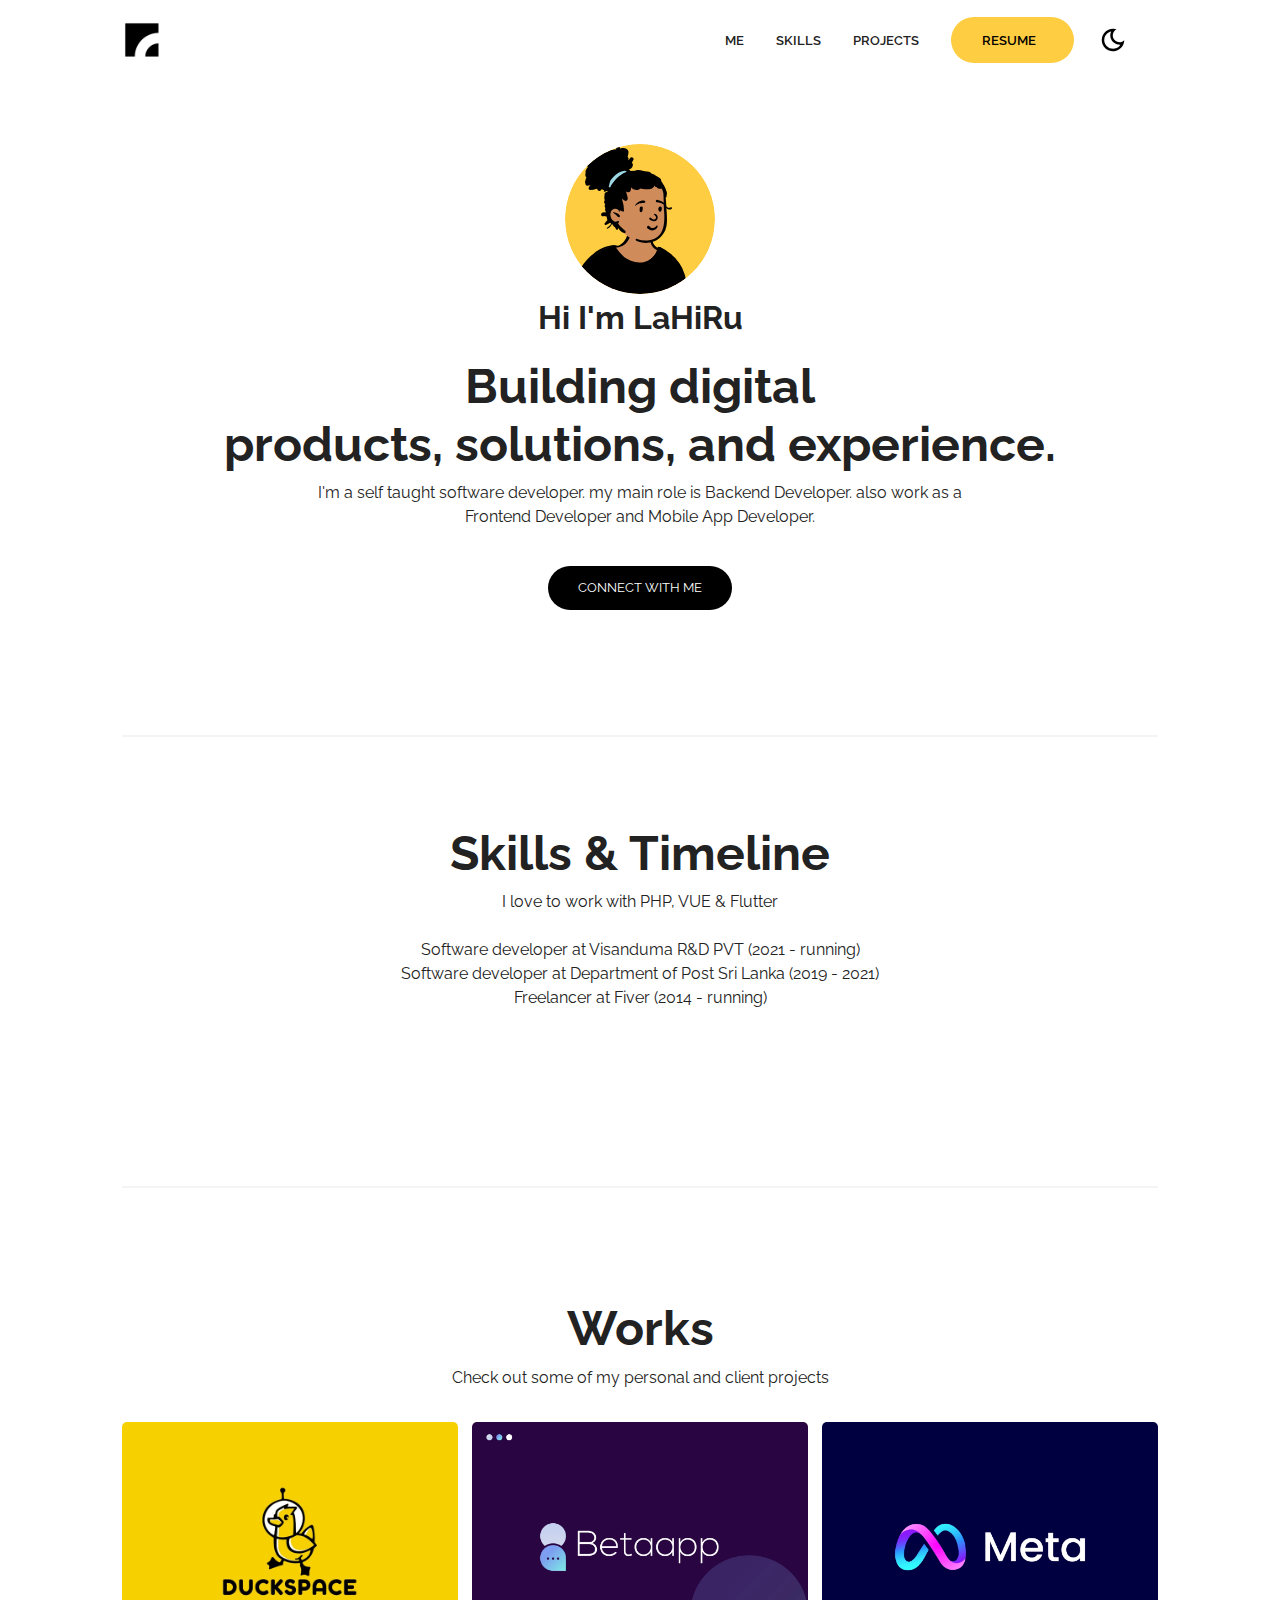
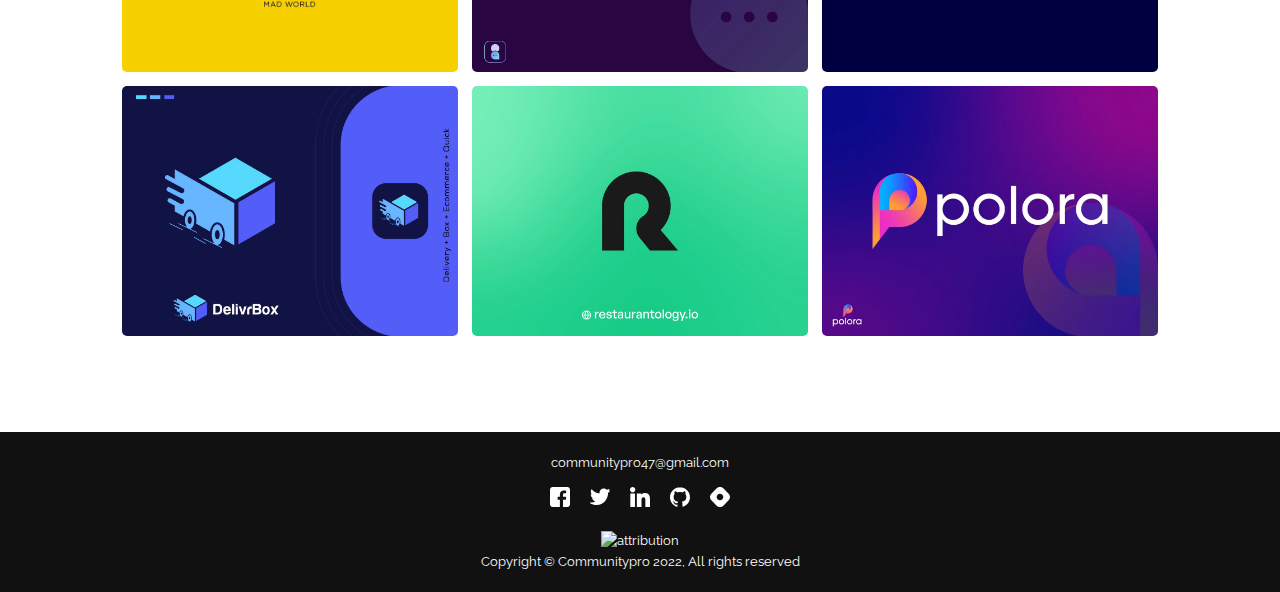
==== index.html @ 9e24c237 "first commit" ====
<!DOCTYPE html>
<html lang="en">
  <head>
    <meta charset="UTF-8" />
    <meta http-equiv="X-UA-Compatible" content="IE=edge" />
    <meta name="viewport" content="width=device-width, initial-scale=1.0" />
    <!-- Primary Meta Tags -->
<title>Portfolio Template - Open source</title>
<meta name="title" content="Portfolio Template - Open source">
<meta name="description" content="Build or customize your portfolio website using this super easy template. Free to use if you are a member of the community or a contributor to this project">

<!-- Open Graph / Facebook -->
<meta property="og:type" content="website">
<meta property="og:url" content="https://github.com/CommunityPro/portfolio-html">
<meta property="og:title" content="Portfolio Template - Open source">
<meta property="og:description" content="Build or customize your portfolio website using this super easy template. Free to use if you are a member of the community or a contributor to this project">
<meta property="og:image" content="https://user-images.githubusercontent.com/62628408/150613011-b78a7f5a-0af1-4312-aab0-0022e7258693.png">

<!-- Twitter -->
<meta property="twitter:card" content="summary_large_image">
<meta property="twitter:url" content="https://github.com/CommunityPro/portfolio-html">
<meta property="twitter:title" content="Portfolio Template - Open source">
<meta property="twitter:description" content="Build or customize your portfolio website using this super easy template. Free to use if you are a member of the community or a contributor to this project">
<meta property="twitter:image" content="https://user-images.githubusercontent.com/62628408/150613011-b78a7f5a-0af1-4312-aab0-0022e7258693.png">

    <!-- Link -->
    <link
      rel="apple-touch-icon"
      sizes="180x180"
      href="assets/favicon/apple-touch-icon.png"
    />
    <link
      rel="icon"
      type="image/png"
      sizes="16x16"
      href="/assets/favicon/favicon-16x16.png"
    />
    <link
      rel="icon"
      type="image/png"
      sizes="32x32"
      href="assets/favicon/favicon-32x32.png"
    />
    <link
      rel="icon"
      type="image/png"
      sizes="192x192"
      href="assets/favicon/android-chrome-192x192.png"
    />
    <link
      rel="icon"
      type="image/png"
      sizes="512x512"
      href="assets/favicon/android-chrome-512x512.png"
    />
    <link rel="icon" type="image/x-icon" href="assets/favicon/favicon.ico" />
    <link rel="manifest" href="assets/favicon/site.webmanifest" />
    <link rel="stylesheet" href="https://use.fontawesome.com/releases/v5.15.4/css/all.css" integrity="sha384-DyZ88mC6Up2uqS4h/KRgHuoeGwBcD4Ng9SiP4dIRy0EXTlnuz47vAwmeGwVChigm" crossorigin="anonymous">
    <link rel="stylesheet" href="css/style.css" />
    <link rel="stylesheet" href="css/utilities.css" />
  </head>
  <body>
    <header id="hero">
      <!-- Navbar -->
      <nav class="navbar">
        <div class="container">
          <!-- Logo -->
          <h1 id="logo">
            <a href="https://github.com/CommunityPro/portfolio-html"><img src="./assets/logo.png" alt="Your Logo" /></a>
          </h1>
          <!-- Navbar links -->
          <ul class="nav-menu">
            <li><a class="nav-link" href="#me">ME</a></li>
            <li><a class="nav-link" href="#skills">SKILLS</a></li>
            <li><a class="nav-link" href="#projects">PROJECTS</a></li>

            <li>
              <a class="nav-link btn btn-primary" href="https://github.com/CommunityPro/portfolio-html"
                >RESUME <i class="fas fa-arrow-right"></i
              ></a>
            </li>

            <!-- Toggle switch -->
            <div class="theme-switch">
              <input type="checkbox" id="switch" />
              <label class="toggle-icons" for="switch">
                 <img class="moon" src="assets/moon.svg" />
                 <img class="sun" src="assets/sun.svg" />
              </label>
            </div>
            <!-- Hamburger menu -->
          </ul>
          <div class="hamburger">
            <span class="bar"></span>
            <span class="bar"></span>
            <span class="bar"></span>
          </div>
        </div>
      </nav>

      <section id="me" class="header-container">
        <img class="profile-image" src="./assets/profile-image.svg" alt="" />
        <h1>Hi I'm LaHiRu</h1>

        <div class="content-text">
          <h2>Building digital</h2>
          <h2>products, solutions, and experience.</h2>
          
          <p>
            I'm a self taught software developer. my main role is Backend Developer. also work as a Frontend Developer and Mobile App Developer.
          </p>
         </div>
         <a href="https://github.com/CommunityPro/portfolio-html" class="btn btn-secondary">Connect With Me</a>
      </section>
   </header>
   
   <section id ="skills" class="project-container container">
      <div class="division"></div>
     <div class="content-text">
        <h2>Skills & Timeline</h2>
        <p>I love to work with PHP, VUE & Flutter</p>
        <p></p>
        <ul>
           <li>Software developer at Visanduma R&D PVT (2021 - running) </li>
           <li>Software developer at Department of Post Sri Lanka (2019 - 2021)</li>
           <li>Freelancer at <a href="https://www.fiverr.com/users/lahirulhr">Fiver</a> (2014 - running)</li>
        </ul>
     </div>
     </section>
   
   <!-- Projects -->
   <section id ="projects" class="project-container container">
      <div class="division"></div>
     <div class="content-text">
        <h2>Works</h2>
        <p>Check out some of my personal and client projects</p>
     </div>

     <article class="project">
        <!-- Project 1 -->
        <div href="" class="card">
           <div class="project-info">
              <div class="project-bio">
                 <h3>Project One</h3>
                 <p>React, Redux, SASS</p>
              </div>

              <div class="project-link">
                 <a href="#"><i class="fab fa-github"></i></a>
                 <a href="#"><i class="fas fa-globe"></i></a>
              </div>
           </div>
        </div>

        <!-- Project 2 -->
        <div href="" class="card">
           <div class="project-info">
              <div class="project-bio">
                 <h3>Project Two</h3>
                 <p>React, Redux, SASS</p>
              </div>

              <div class="project-link">
                 <a href="#"><i class="fab fa-github"></i></a>
                 <a href="#"><i class="fas fa-globe"></i></a>
              </div>
           </div>
        </div>

        <!-- Porject 3 -->
        <div href="" class="card">
           <div class="project-info">
              <div class="project-bio">
                 <h3>Project Three</h3>
                 <p>React, Redux, SASS</p>
              </div>

              <div class="project-link">
                 <a href="#"><i class="fab fa-github"></i></a>
                 <a href="#"><i class="fas fa-globe"></i></a>
              </div>
           </div>
        </div>

        <!-- Project 4 -->
        <div href="" class="card">
           <div class="project-info">
              <div class="project-bio">
                 <h3>Project Four</h3>
                 <p>React, Redux, SASS</p>
              </div>

              <div class="project-link">
                 <a href="#"><i class="fab fa-github"></i></a>
                 <a href="#"><i class="fas fa-globe"></i></a>
              </div>
           </div>
        </div>

        <!-- Project 5 -->
        <div href="" class="card">
           <div class="project-info">
              <div class="project-bio">
                 <h3>Project Five</h3>
                 <p>React, Redux, SASS</p>
              </div>

              <div class="project-link">
                 <a href="#"><i class="fab fa-github"></i></a>
                 <a href="#"><i class="fas fa-globe"></i></a>
              </div>
           </div>
         </div>

        <!-- Project 6 -->
        <div href="" class="card">
           <div class="project-info">
             <div class="project-bio">
                 <h3>Project Six</h3>
                 <p>React, Redux, SASS</p>
              </div>

              <div class="project-link">
                 <a href="#"><i class="fab fa-github"></i></a>
                 <a href="#"><i class="fas fa-globe"></i></a>
              </div>
           </div>
         </div>
     </article>

     <!-- <a href="#" class="btn btn-secondary">See More <i class="fas fa-arrow-right"></i></a> -->
   </section>

   <footer id="footer">
      <div class="container">
         <a href="mailto:communitypro47@gmail.com">communitypro47@gmail.com</a>
         <!-- Social links -->
         <div class="social">
            <a href="#"><img src="./assets/facebook-icon.svg" alt="Facebook"></a>
            <a href="#"><img src="./assets/twitter-icon.svg" alt="Twitter"></a>
            <a href="#"><img src="./assets/linkedin-icon.svg" alt="Linkedin"></a>
            <a href="#"><img src="./assets/github-icon.svg" alt="GitHub"></a>
            <a href="#"><img src="./assets/hashnode-icon.svg" alt="Hashnode"></a>
         </div>
         <!-- Attribution -->
         <div class="attribution">
            <a
              href="https://github.com/CommunityPro/portfolio-html"
              target="_blank"
              rel="noopener noreferrer"
            >
              <img
                src="https://user-images.githubusercontent.com/62628408/157202263-9174da24-b19a-4017-9b7c-a1d26ae8f014.svg"
                alt="attribution"
                width="150px"
              />
            </a>
          </div>
         <p>Copyright &copy; Communitypro 2022, All rights reserved</p>
      </div>
   </footer>
    <script src="js/script.js"></script>
  </body>
</html>
---- css/style.css ----
/* This is the required project styling. Will contain essential CSS styles like:
   * Flex property
   * Grid layout
   * Cards and sections
*/

@import url(https://fonts.googleapis.com/css?family=Raleway:100,200,300,regular,500,600,700,800,900,100italic,200italic,300italic,italic,500italic,600italic,700italic,800italic,900italic);

/* variables */
:root {
  /* Colors */
  --primary-color: #ffcd42;
  --secondary-color: #ffd35c;
  --bg-primary: #ffffff;
  --text-color: #222222;
  --text-color-two: #ffffff;
  --bg-secondary: #000000;
  --card-background: #f4f4f4;
  --bg-secondary-two: #111111;

  --shadow: 0 10px 40px rgba(0, 0, 0, 0.2);

  /* Font Weight */
  --weight-small: 400;
  --weight-semibold: 600;
  --weight-bold: 800;

  /* Max width */
  --width-small: 600px;
  --width-medium: 1100px;
  --width-large: 1300px;
}

[data-theme="dark"] {
  --primary-color: #ffcd42;
  --secondary-color: #ffd35c;
  --bg-primary: #000000;
  --text-color: #ffffff;
  --text-color-two: #222222;
  --bg-secondary: #ffffff;
  --card-background: #111111;
  --bg-secondary-two: #f4f4f4;
  --shadow: 0 2px 10px rgba(95, 95, 95, 0.2);
}

html {
  font-size: 100%;
  scroll-behavior: smooth;
}

/* Reset default styling */
* {
  margin: 0;
  padding: 0;
  box-sizing: border-box;
}

ul {
  list-style: none;
}

a {
  text-decoration: none;
  color: var(--text-color);
}

/* Main styling */
body {
  background: var(--bg-primary);
  color: var(--text-color);
  font-family: "Raleway", sans-serif;
  line-height: 1.5;
}

/* Navbar */
.navbar {
  position: fixed;
  top: 0;
  left: 0;
  right: 0;
  z-index: 20;
  background: var(--bg-primary);
}

.navbar .container {
  display: flex;
  align-items: center;
  justify-content: space-between;
  z-index: 20;
  height: 80px;
  width: 100%;
}

.navbar .nav-menu {
  display: flex;
  align-items: center;
  background: var(--bg-primary);
}

.navbar .nav-link {
  margin: 0 1rem;
  font-size: 0.8rem;
  font-weight: var(--weight-semibold);
}

.navbar #logo img {
  display: block;
  width: 40px;
}

.navbar .btn {
  margin-right: 1.5rem;
}

.fas.fa-arrow-right {
  margin-left: 0.5rem;
  font-size: 0.9rem;
}

/* hamburger */
.hamburger {
  margin-bottom: 0.1rem;
  display: none;
}

.bar {
  display: block;
  width: 23px;
  height: 3px;
  margin: 4px auto;
  transition: all 0.3s ease-in-out;
  border-radius: 30px;
  background-color: var(--bg-secondary);
}

/* Hero section */
#hero {
  display: flex;
  flex-direction: column;
  height: 100%;
}

.profile-image {
  width: 150px;
  border-radius: 50%;
  animation: bounce 1s infinite alternate;
  
}

@keyframes bounce {
    from {
      transform: translateY(0px);
    }

    to {
      transform: translateY(-10px);
    }
}


.division {
  width: 100%;
  height: 2px;
  background-color: var(--card-background);
  margin: 5.5rem 0;
}
/* Projects */
#projects {
  display: flex;
  flex-direction: column;
  margin: 2rem auto 5rem;
}

#projects .btn {
  align-self: center;
  margin: 2rem 0;
}

.project {
  display: grid;
  grid-template-columns: repeat(3, 1fr);
  grid-auto-rows: minmax(250px, auto);
  grid-gap: 0.9rem;
}

.card .project-bio p {
  font-size: 0.83rem;
}

.card .project-bio h3 {
  font-size: 0.9rem;
}

.project-info {
  display: flex;
  justify-content: space-between;
  opacity: 0;
  position: relative;
  transition: 0.5s ease-in-out;
}

.project-bio {
  display: flex;
  flex-direction: column;
  justify-content: flex-end;
  position: relative;
  top: 160px;
  left: 10px;
}

/* Footer */
#footer {
  background: #111111;
}

#footer .container {
  display: flex;
  flex-direction: column;
  align-items: center;
  justify-content: center;
  color: #ffffff;
  min-height: 160px;
  text-align: center;
}

#footer a {
  font-size: 0.8rem;
  color: #fff;
}

#footer a:hover {
  opacity: 0.6;
}

#footer .social {
  margin: 0.9rem 0;
}

#footer .social img {
  width: 20px;
  height: 20px;
}

#footer .social a {
  margin: 0 0.5rem;
}

#footer p {
  font-size: 0.8rem;
}

/* Responsiveness */

@media (max-width: 1000px) {
  .project {
    display: grid;
    grid-template-columns: repeat(2, 1fr);
  }
}

@media (max-width: 768px) {
}

@media (max-width: 670px) {
  .navbar .nav-menu {
    position: fixed;
    right: -100vw;
    top: 4.5rem;
    flex-direction: column;
    width: calc(80% - 10px);
    transition: 0.3s;
    box-shadow: var(--shadow);
    padding: 2rem;
    border-radius: 5px;
    align-items: flex-start;
  }

  .navbar .btn {
    margin: 0;
    margin-top: 1rem;
  }

  .nav-menu.active {
    right: 20px;
  }

  .nav-menu .nav-link {
    font-size: 0.9rem;
    margin: 0 0.2rem;
  }

  .nav-menu li {
    margin-bottom: 0.5rem;
    width: 100%;
  }

  .nav-menu .btn {
    width: 100%;
    text-align: center;
    margin-top: 0.5rem;
  }

  .hamburger {
    display: block;
    cursor: pointer;
    padding: 0.2rem 0.4rem;
  }

  .hamburger.active {
    border: 1px dotted gray;
  }

  .hamburger.active .bar:nth-child(2) {
    opacity: 0;
  }

  .hamburger.active .bar:nth-child(1) {
    transform: translateY(6px) rotate(45deg);
  }

  .hamburger.active .bar:nth-child(3) {
    transform: translateY(-8px) rotate(-45deg);
  }
}

@media (max-width: 600px) {
  .project {
    display: grid;
    grid-template-columns: 1fr;
  }
}
---- css/utilities.css ----
/* ?This is where reusable styling of this template will be. 
   !Will contain things like:
   * Button styling
   * Background color styling
   * padding and margin
*/

.container {
  max-width: var(--width-medium);
  margin: 0 auto;
  padding: 1rem 2rem;
}

h1::selection,
h2::selection {
  color: #111;
  background: var(--primary-color);
}

/* Buttons */
.btn {
  display: inline-block;
  padding: 0.75rem 1.9rem;
  border-radius: 30px;
  text-transform: uppercase;
  font-size: 0.82rem;
  transition: 0.3s;
}

.btn-primary {
  background: var(--primary-color);
  color: #000000;
}

.btn-secondary {
  margin: 5px 0;
  background-color: var(--bg-secondary);
  color: var(--bg-primary);
}

/* add hover to resume button */
.btn-primary:hover {
  background: var(--secondary-color);
}

/* Dark mode toggle */
#switch {
  display: none;
}

.toggle-icons {
  display: flex;
  justify-content: space-between;
  align-items: center;
  cursor: pointer;
}

.toggle-icons > img {
  transition: 0.6s cubic-bezier(0.23, 1, 0.32, 1);
  width: 30px;
}

.moon {
  transform: rotate(10deg);
}

#switch:checked + .toggle-icons .moon {
  transform: rotate(250deg);
}

#switch:checked + .toggle-icons .sun {
  transform: rotate(100deg);
}

/* Header Container */
.header-container {
  display: flex;
  flex-direction: column;
  align-items: center;
  justify-content: center;
  margin-top: 8rem;
  padding: 1rem;
}

.header-container > div {
  margin-top: 1rem;
}

.content-text {
  text-align: center;
  margin: 1.5rem 0;
}

.content-text h2 {
  font-size: 3rem;
  line-height: 1.2;
  transition: 0.2s ease-in-out;
}

.content-text p {
  padding: 0.5rem;
  margin: 0 auto;
  max-width: 700px;
}

/* Project cards */
.card {
  padding: 1rem;
  background: var(--card-background);
  color: #ffffff;
  border-radius: 5px;
  transition: 0.4s ease-in-out;
  cursor: pointer;
}

.card a {
  color: #ffffff;
  transition: 0.25s ease-in-out;
  font-size: 1.1rem;
  margin-right: 0.3rem;
}

.card a:hover {
  color: var(--primary-color);
}

.card:hover {
  box-shadow: inset 0 100px 1000px 10px rgba(0, 0, 0, 0.8);
}

.card:hover .project-info {
  opacity: 1;
}

/* Project Images */

/* project 1 */
.card:nth-child(1) {
  background: url(../assets/project/project-one.png) center center/cover;
}

/* Project 2 */
.card:nth-child(2) {
  background: url(../assets/project/project-two.png) center center/cover;
}

/* Project 3 */
.card:nth-child(3) {
  background: url(../assets/project/project-three.png) center center/cover;
}

/* Project 4 */
.card:nth-child(4) {
  background: url(../assets/project/project-four.png) center center/cover;
}

/* Project 5 */
.card:nth-child(5) {
  background: url(../assets/project/project-five.png) center center/cover;
}

/* Project 6 */
.card:nth-child(6) {
  background: url(../assets/project/project-six.png) center center/cover;
}

/* Media Queries */
@media (max-width: 768px) {
  .header-container {
    margin-top: 7rem;
  }

  .content-text h2 {
    font-size: 2.5rem;
  }
}
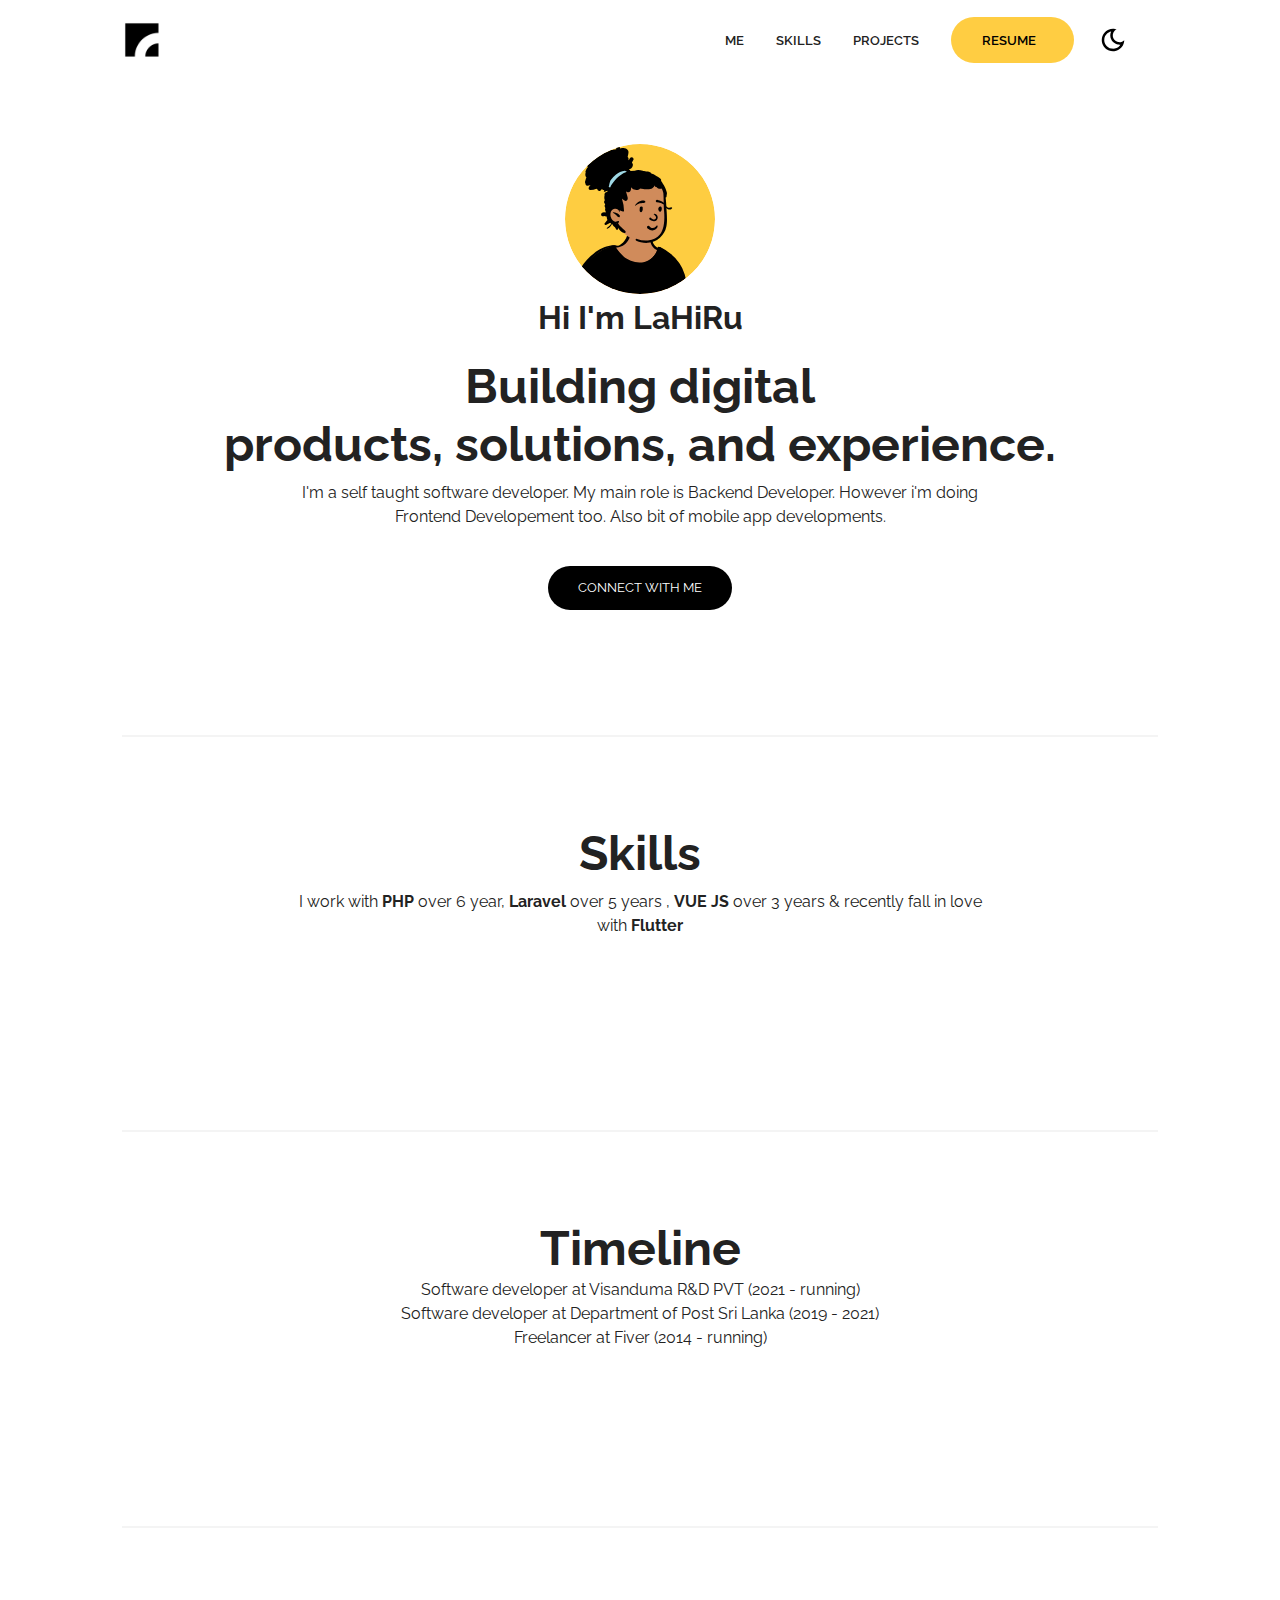
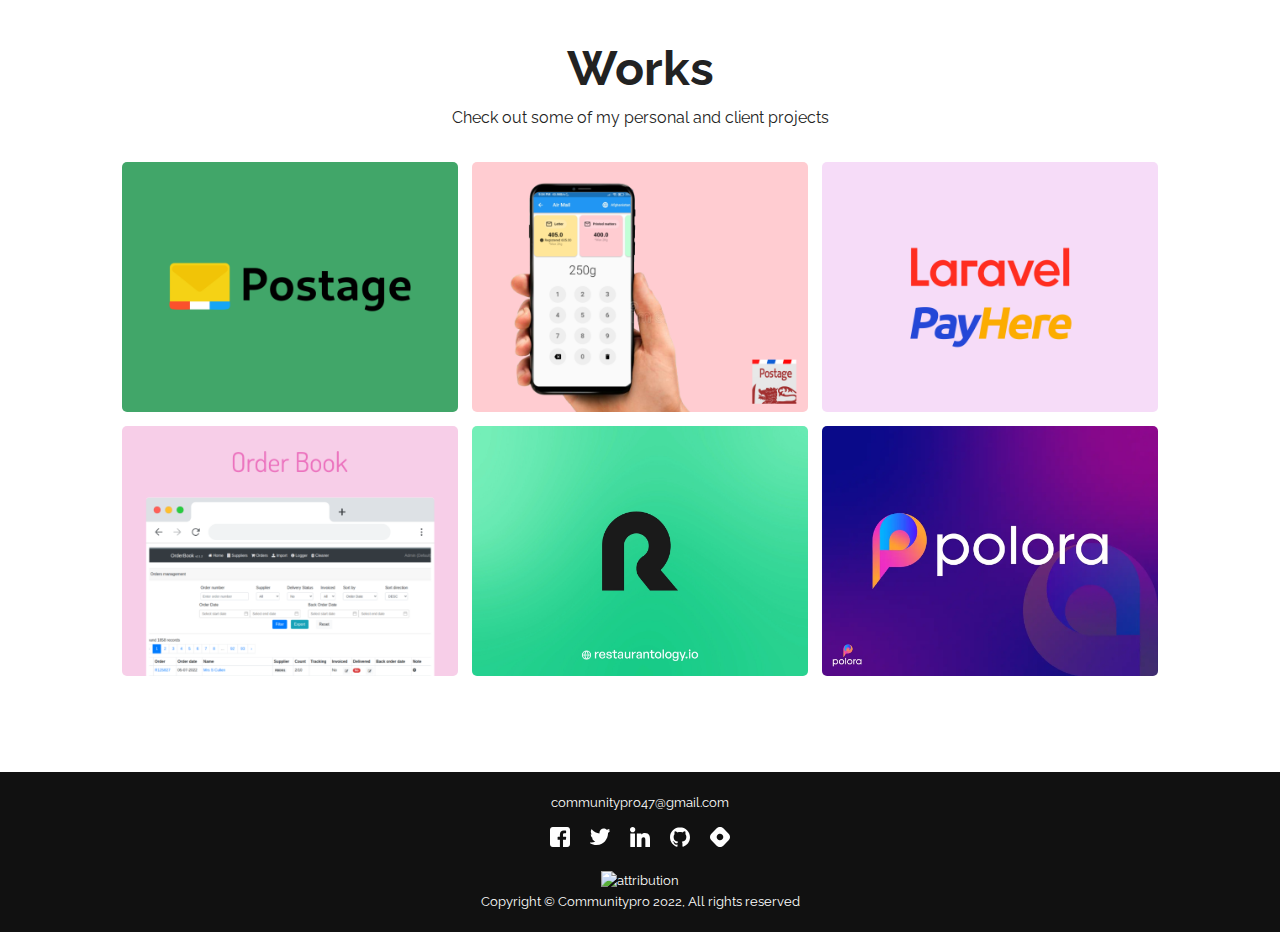
==== commit 394546b6: "projects updates" ====
--- a/index.html
+++ b/index.html
@@ -107,7 +107,7 @@
           <h2>products, solutions, and experience.</h2>
           
           <p>
-            I'm a self taught software developer. my main role is Backend Developer. also work as a Frontend Developer and Mobile App Developer.
+            I'm a self taught software developer. My main role is Backend Developer. However i'm doing Frontend Developement too. Also bit of mobile app developments.
           </p>
          </div>
          <a href="https://github.com/CommunityPro/portfolio-html" class="btn btn-secondary">Connect With Me</a>
@@ -117,9 +117,23 @@
    <section id ="skills" class="project-container container">
       <div class="division"></div>
      <div class="content-text">
-        <h2>Skills & Timeline</h2>
-        <p>I love to work with PHP, VUE & Flutter</p>
-        <p></p>
+        <h2>Skills</h2>
+        <p>I work with <b>PHP</b> over 6 year, <b>Laravel</b> over 5 years , <b>VUE JS</b>  over 3 years & recently fall in love with <b>Flutter</b> </p>
+        <p>
+            <img height="60px" src="https://i.php.watch/assets/dist/6269160701/svg/logo.svg" alt="">
+            <img height="60px" src="https://cdn1.iconfinder.com/data/icons/logos-and-brands-3/512/194_Laravel_logo_logos-512.png" alt="">
+            <img height="60px" src="https://encrypted-tbn0.gstatic.com/images?q=tbn:ANd9GcT_zXbfnKWyMq848PJd-tDy1YSYc-pU-lXSYnvzw1Ty9L1PlEHB9SrWjKYu0xq8UFndrYw&usqp=CAU" alt="">
+            <img height="60px" src="https://img.icons8.com/windows/512/flutter.png" alt="">
+         </p>
+      
+     </div>
+     </section>
+
+     <section id ="timeline" class="project-container container">
+      <div class="division"></div>
+     <div class="content-text">
+        <h2>Timeline</h2>
+      
         <ul>
            <li>Software developer at Visanduma R&D PVT (2021 - running) </li>
            <li>Software developer at Department of Post Sri Lanka (2019 - 2021)</li>
@@ -141,13 +155,13 @@
         <div href="" class="card">
            <div class="project-info">
               <div class="project-bio">
-                 <h3>Project One</h3>
-                 <p>React, Redux, SASS</p>
-              </div>
-
-              <div class="project-link">
-                 <a href="#"><i class="fab fa-github"></i></a>
-                 <a href="#"><i class="fas fa-globe"></i></a>
+                 <h3>Postage.lk</h3>
+                 <p>Postage calculater & related tools made for SL POST shipping services</p>
+              </div>
+
+              <div class="project-link">
+                 <!-- <a href="#"><i class="fab fa-github"></i></a> -->
+                 <a href="https://www.postage.lk"><i class="fas fa-globe"></i></a>
               </div>
            </div>
         </div>
@@ -156,13 +170,13 @@
         <div href="" class="card">
            <div class="project-info">
               <div class="project-bio">
-                 <h3>Project Two</h3>
-                 <p>React, Redux, SASS</p>
-              </div>
-
-              <div class="project-link">
-                 <a href="#"><i class="fab fa-github"></i></a>
-                 <a href="#"><i class="fas fa-globe"></i></a>
+                 <h3>Postage Mobile App</h3>
+                 <p>The smart all in one postage calculator for SL POST shipping services</p>
+              </div>
+
+              <div class="project-link">
+                 <!-- <a href="#"><i class="fab fa-github"></i></a> -->
+                 <a href="https://play.google.com/store/apps/details?id=com.cmali.lahiru.slpostageb&hl=en&gl=US"><i class="fas fa-globe"></i></a>
               </div>
            </div>
         </div>
@@ -171,13 +185,13 @@
         <div href="" class="card">
            <div class="project-info">
               <div class="project-bio">
-                 <h3>Project Three</h3>
-                 <p>React, Redux, SASS</p>
-              </div>
-
-              <div class="project-link">
-                 <a href="#"><i class="fab fa-github"></i></a>
-                 <a href="#"><i class="fas fa-globe"></i></a>
+                 <h3>Laravel - Payhere</h3>
+                 <p>Simple package that help to intergrade PAYHERE payment gateway</p>
+              </div>
+
+              <div class="project-link">
+                 <a href="https://github.com/Visanduma/laravel-payhere"><i class="fab fa-github"></i></a>
+                 <a href="https://medium.com/@lahirulhr/payhere-laravel-integration-c8a28cd0ac5f"><i class="fas fa-globe"></i></a>
               </div>
            </div>
         </div>
@@ -186,13 +200,13 @@
         <div href="" class="card">
            <div class="project-info">
               <div class="project-bio">
-                 <h3>Project Four</h3>
-                 <p>React, Redux, SASS</p>
-              </div>
-
-              <div class="project-link">
-                 <a href="#"><i class="fab fa-github"></i></a>
-                 <a href="#"><i class="fas fa-globe"></i></a>
+                 <h3>Order Book</h3>
+                 <p>Client project - Catering service managment tool</p>
+              </div>
+
+              <div class="project-link">
+                 <!-- <a href="#"><i class="fab fa-github"></i></a> -->
+                 <a href="https://caterspeed.co.uk/"><i class="fas fa-globe"></i></a>
               </div>
            </div>
         </div>
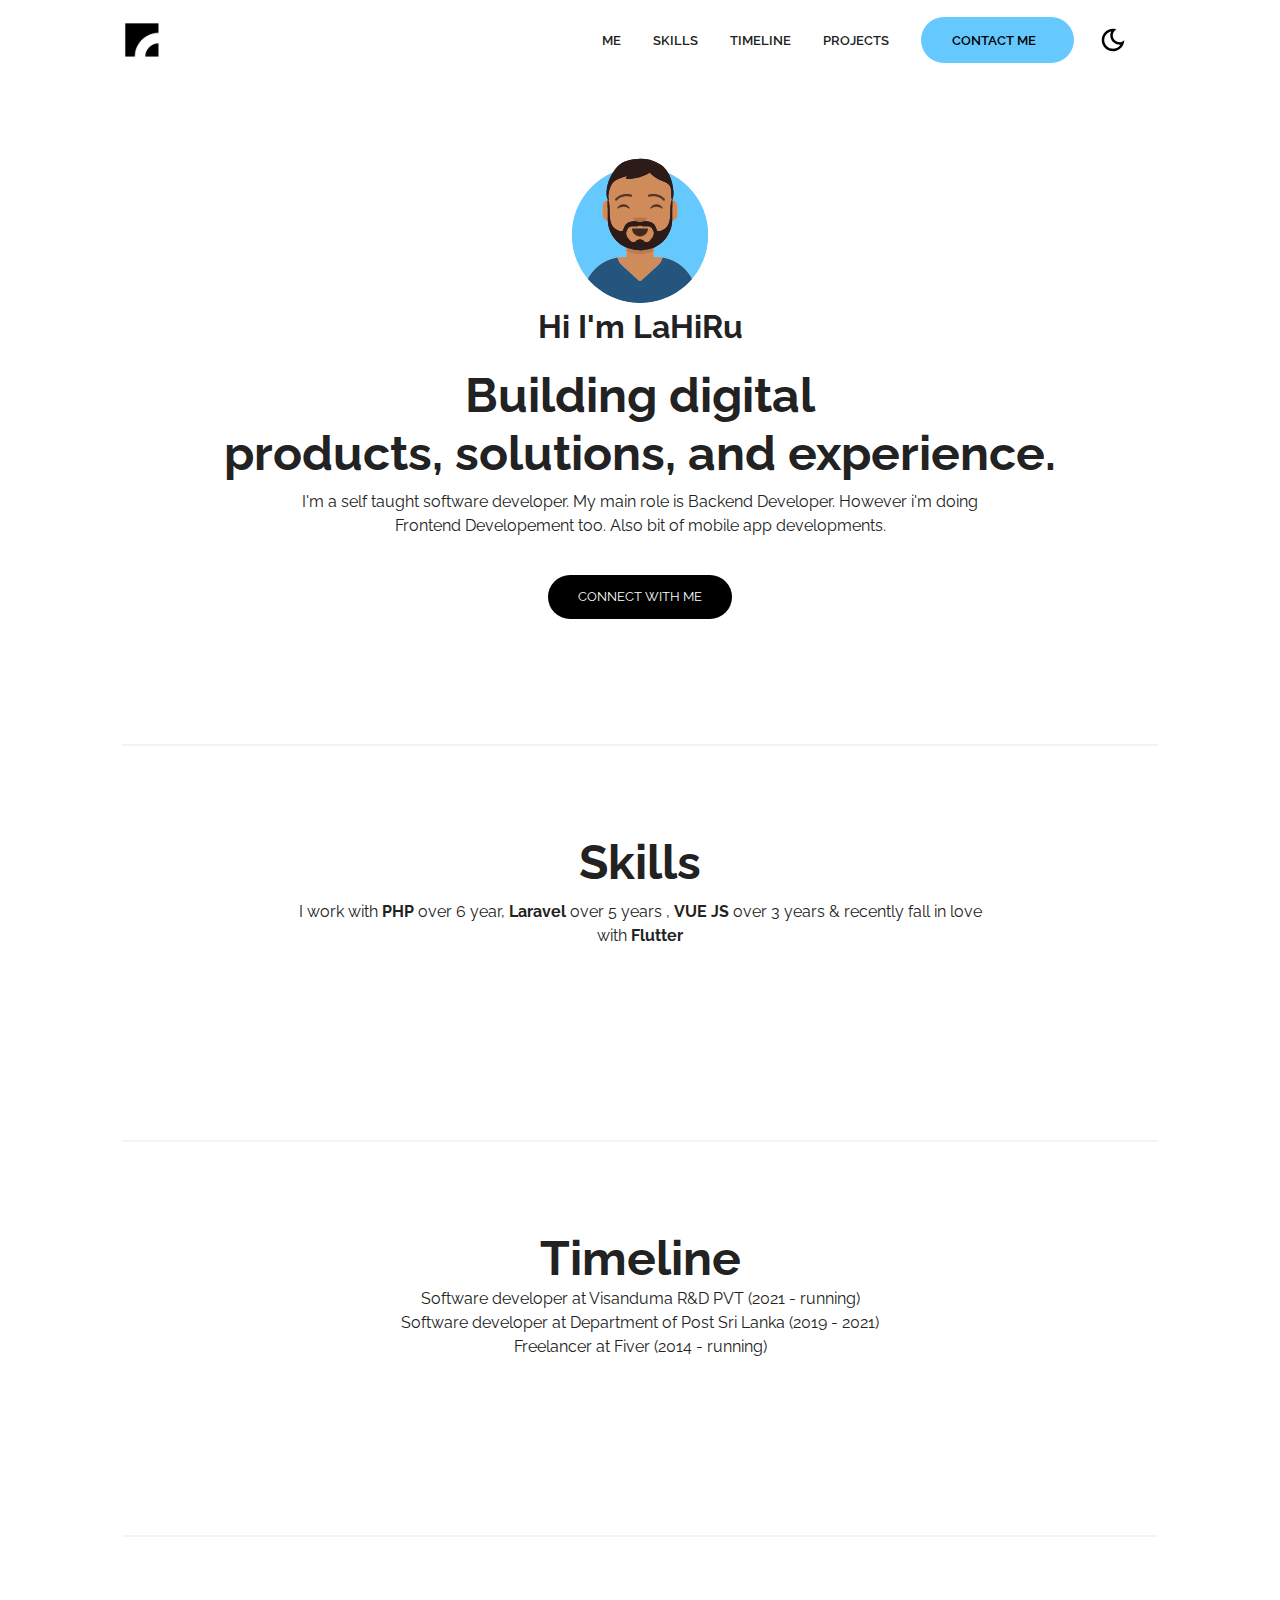
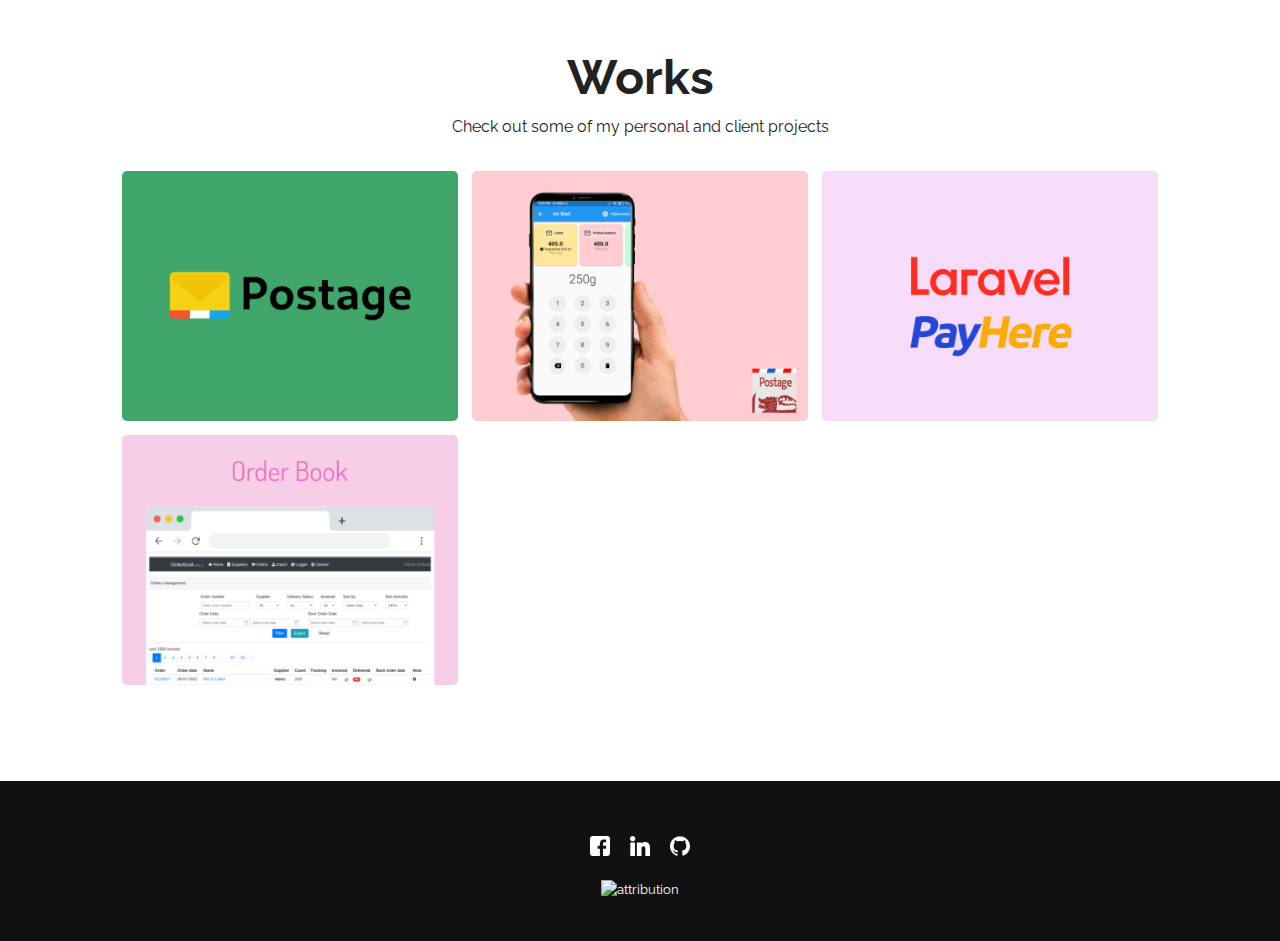
==== commit d909beb7: "content updates" ====
--- a/index.html
+++ b/index.html
@@ -72,11 +72,12 @@
           <ul class="nav-menu">
             <li><a class="nav-link" href="#me">ME</a></li>
             <li><a class="nav-link" href="#skills">SKILLS</a></li>
+            <li><a class="nav-link" href="#timeline">TIMELINE</a></li>
             <li><a class="nav-link" href="#projects">PROJECTS</a></li>
 
             <li>
-              <a class="nav-link btn btn-primary" href="https://github.com/CommunityPro/portfolio-html"
-                >RESUME <i class="fas fa-arrow-right"></i
+              <a class="nav-link btn btn-primary" href="mailto:lahirulhr@gmail.com"
+                >Contact Me <i class="fas fa-arrow-right"></i
               ></a>
             </li>
 
@@ -110,7 +111,7 @@
             I'm a self taught software developer. My main role is Backend Developer. However i'm doing Frontend Developement too. Also bit of mobile app developments.
           </p>
          </div>
-         <a href="https://github.com/CommunityPro/portfolio-html" class="btn btn-secondary">Connect With Me</a>
+         <a href="mailto:lahirulhr@gmail.com" class="btn btn-secondary">Connect With Me</a>
       </section>
    </header>
    
@@ -211,35 +212,7 @@
            </div>
         </div>
 
-        <!-- Project 5 -->
-        <div href="" class="card">
-           <div class="project-info">
-              <div class="project-bio">
-                 <h3>Project Five</h3>
-                 <p>React, Redux, SASS</p>
-              </div>
-
-              <div class="project-link">
-                 <a href="#"><i class="fab fa-github"></i></a>
-                 <a href="#"><i class="fas fa-globe"></i></a>
-              </div>
-           </div>
-         </div>
-
-        <!-- Project 6 -->
-        <div href="" class="card">
-           <div class="project-info">
-             <div class="project-bio">
-                 <h3>Project Six</h3>
-                 <p>React, Redux, SASS</p>
-              </div>
-
-              <div class="project-link">
-                 <a href="#"><i class="fab fa-github"></i></a>
-                 <a href="#"><i class="fas fa-globe"></i></a>
-              </div>
-           </div>
-         </div>
+        
      </article>
 
      <!-- <a href="#" class="btn btn-secondary">See More <i class="fas fa-arrow-right"></i></a> -->
@@ -247,14 +220,14 @@
 
    <footer id="footer">
       <div class="container">
-         <a href="mailto:communitypro47@gmail.com">communitypro47@gmail.com</a>
+       
          <!-- Social links -->
          <div class="social">
-            <a href="#"><img src="./assets/facebook-icon.svg" alt="Facebook"></a>
-            <a href="#"><img src="./assets/twitter-icon.svg" alt="Twitter"></a>
-            <a href="#"><img src="./assets/linkedin-icon.svg" alt="Linkedin"></a>
-            <a href="#"><img src="./assets/github-icon.svg" alt="GitHub"></a>
-            <a href="#"><img src="./assets/hashnode-icon.svg" alt="Hashnode"></a>
+            <a href="https://www.facebook.com/lahirulhr"><img src="./assets/facebook-icon.svg" alt="Facebook"></a>
+            <!-- <a href="#"><img src="./assets/twitter-icon.svg" alt="Twitter"></a> -->
+            <a href="https://www.linkedin.com/in/lahiru-tharaka-b662a7b4/"><img src="./assets/linkedin-icon.svg" alt="Linkedin"></a>
+            <a href="https://github.com/lahirulhr/"><img src="./assets/github-icon.svg" alt="GitHub"></a>
+            <!-- <a href="#"><img src="./assets/hashnode-icon.svg" alt="Hashnode"></a> -->
          </div>
          <!-- Attribution -->
          <div class="attribution">
@@ -270,7 +243,7 @@
               />
             </a>
           </div>
-         <p>Copyright &copy; Communitypro 2022, All rights reserved</p>
+      
       </div>
    </footer>
     <script src="js/script.js"></script>
--- a/css/style.css
+++ b/css/style.css
@@ -9,7 +9,7 @@
 /* variables */
 :root {
   /* Colors */
-  --primary-color: #ffcd42;
+  --primary-color: #65C9FF;
   --secondary-color: #ffd35c;
   --bg-primary: #ffffff;
   --text-color: #222222;
@@ -32,7 +32,7 @@
 }
 
 [data-theme="dark"] {
-  --primary-color: #ffcd42;
+  --primary-color: #65C9FF;
   --secondary-color: #ffd35c;
   --bg-primary: #000000;
   --text-color: #ffffff;
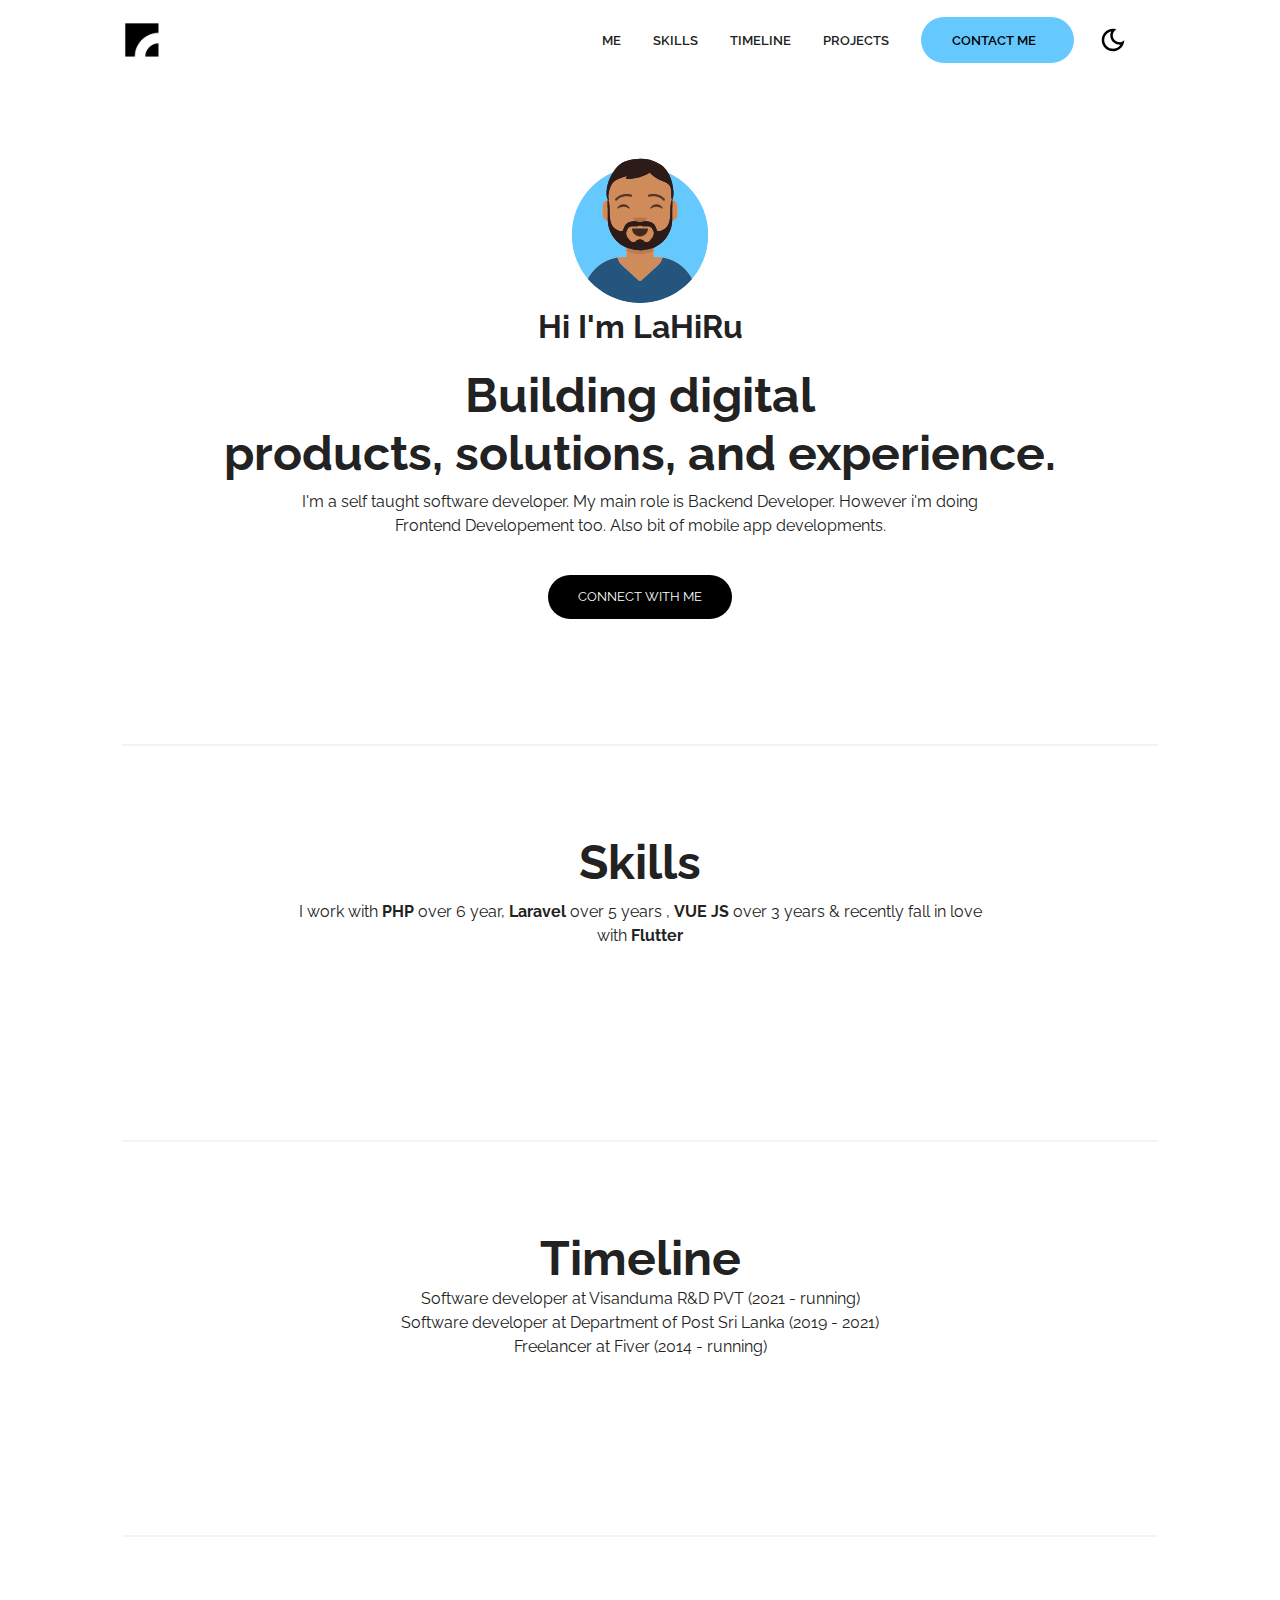
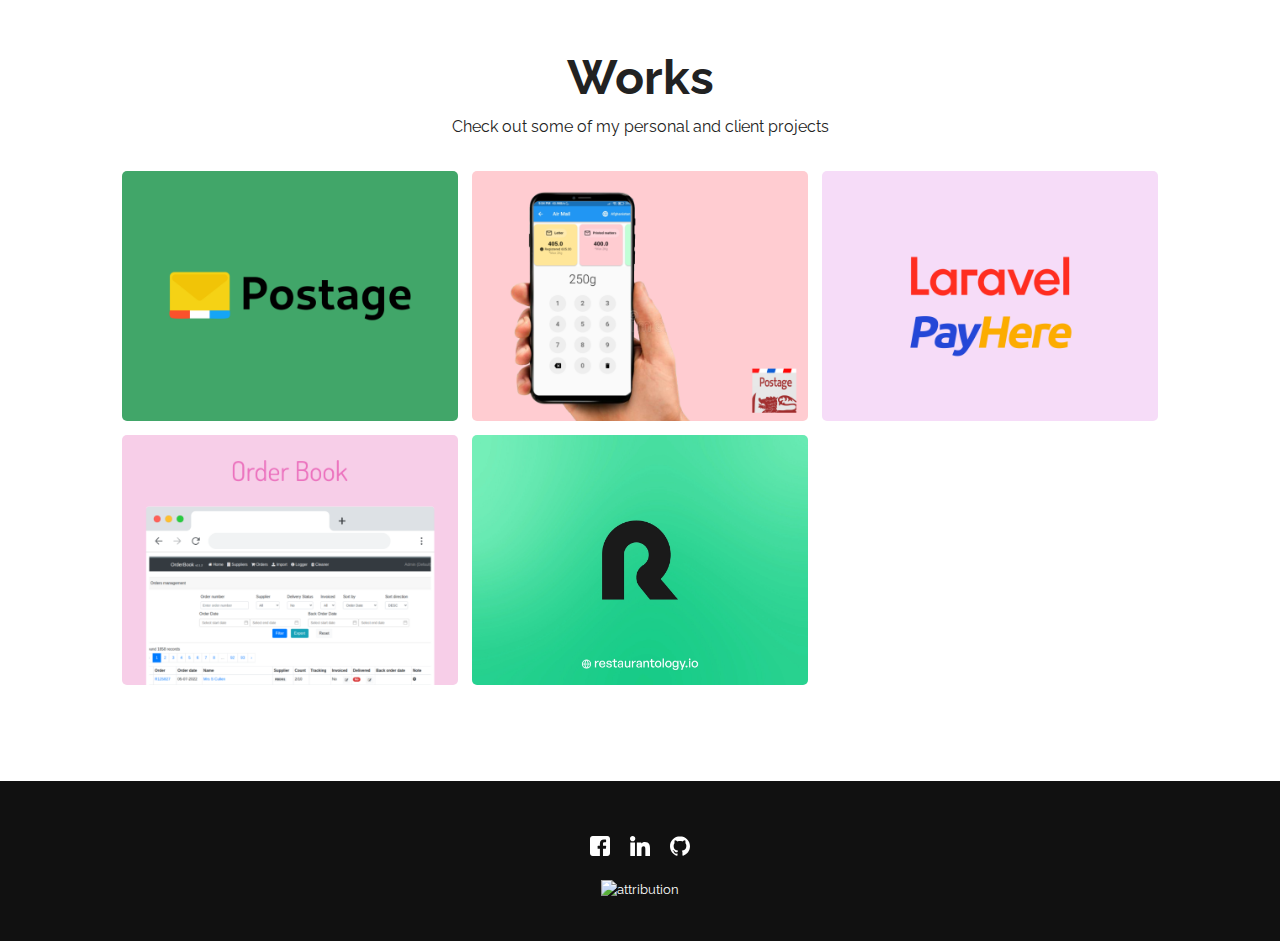
==== commit c47ffd79: "Update index.html" ====
--- a/index.html
+++ b/index.html
@@ -5,22 +5,22 @@
     <meta http-equiv="X-UA-Compatible" content="IE=edge" />
     <meta name="viewport" content="width=device-width, initial-scale=1.0" />
     <!-- Primary Meta Tags -->
-<title>Portfolio Template - Open source</title>
-<meta name="title" content="Portfolio Template - Open source">
-<meta name="description" content="Build or customize your portfolio website using this super easy template. Free to use if you are a member of the community or a contributor to this project">
+<title>LaHiRu Tharaka - Portfolio</title>
+<meta name="title" content="LaHiRu Tharaka - Portfolio">
+<meta name="description" content="Hi, I'm LaHiRu.">
 
 <!-- Open Graph / Facebook -->
 <meta property="og:type" content="website">
-<meta property="og:url" content="https://github.com/CommunityPro/portfolio-html">
-<meta property="og:title" content="Portfolio Template - Open source">
-<meta property="og:description" content="Build or customize your portfolio website using this super easy template. Free to use if you are a member of the community or a contributor to this project">
+<meta property="og:url" content="https://lahirulhr.github.io/">
+<meta property="og:title" content="LaHiRu Tharaka - Portfolio">
+<meta property="og:description" content="Hi, I'm LaHiRu">
 <meta property="og:image" content="https://user-images.githubusercontent.com/62628408/150613011-b78a7f5a-0af1-4312-aab0-0022e7258693.png">
 
 <!-- Twitter -->
 <meta property="twitter:card" content="summary_large_image">
 <meta property="twitter:url" content="https://github.com/CommunityPro/portfolio-html">
-<meta property="twitter:title" content="Portfolio Template - Open source">
-<meta property="twitter:description" content="Build or customize your portfolio website using this super easy template. Free to use if you are a member of the community or a contributor to this project">
+<meta property="twitter:title" content="LaHiRu Tharaka - Portfolio">
+<meta property="twitter:description" content="Hi, I'm LaHiRu">
 <meta property="twitter:image" content="https://user-images.githubusercontent.com/62628408/150613011-b78a7f5a-0af1-4312-aab0-0022e7258693.png">
 
     <!-- Link -->
@@ -208,6 +208,20 @@
               <div class="project-link">
                  <!-- <a href="#"><i class="fab fa-github"></i></a> -->
                  <a href="https://caterspeed.co.uk/"><i class="fas fa-globe"></i></a>
+              </div>
+           </div>
+        </div>
+       
+       <!-- Project 5 -->
+        <div href="" class="card">
+           <div class="project-info">
+              <div class="project-bio">
+                 <h3>Laravel Nova TWO FA</h3>
+                 <p>Package for laravel nova</p>
+              </div>
+
+              <div class="project-link">
+                 <a href="https://github.com/Visanduma/nova-two-factor"><i class="fab fa-github"></i></a>
               </div>
            </div>
         </div>
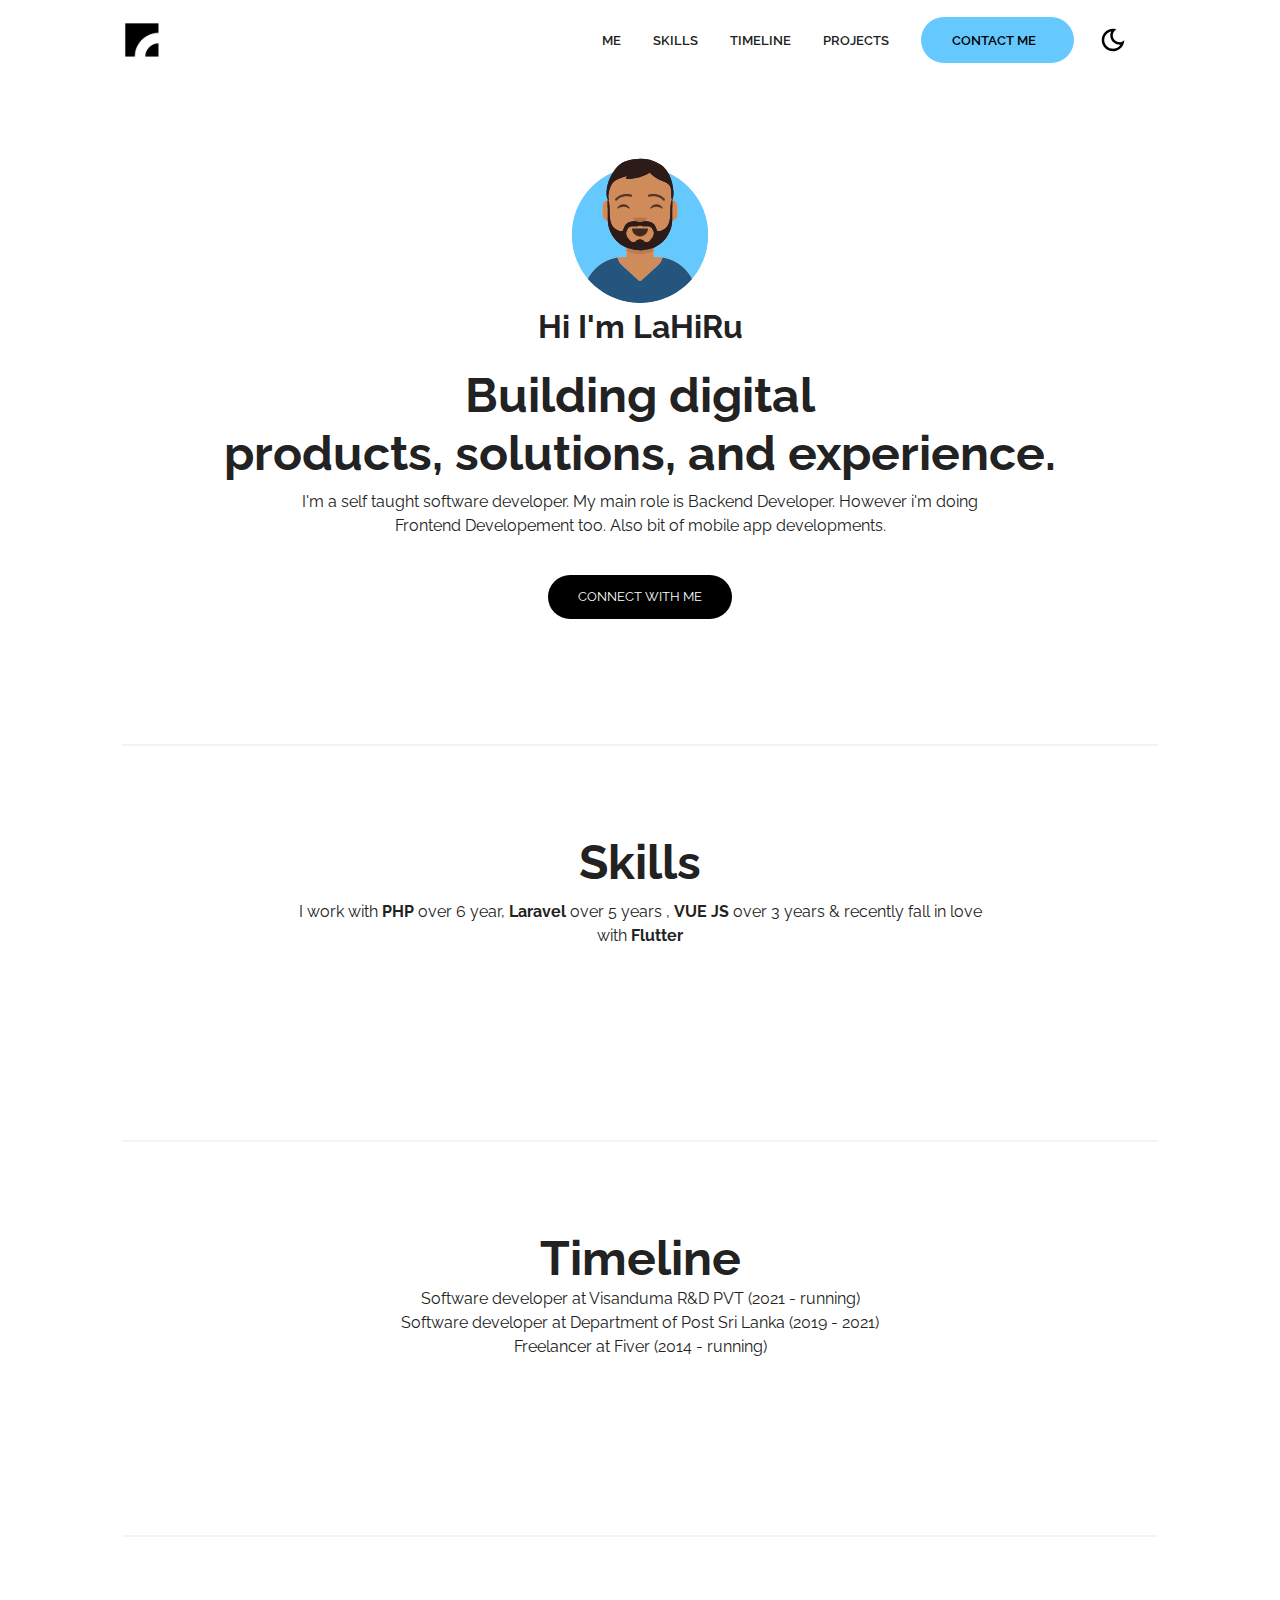
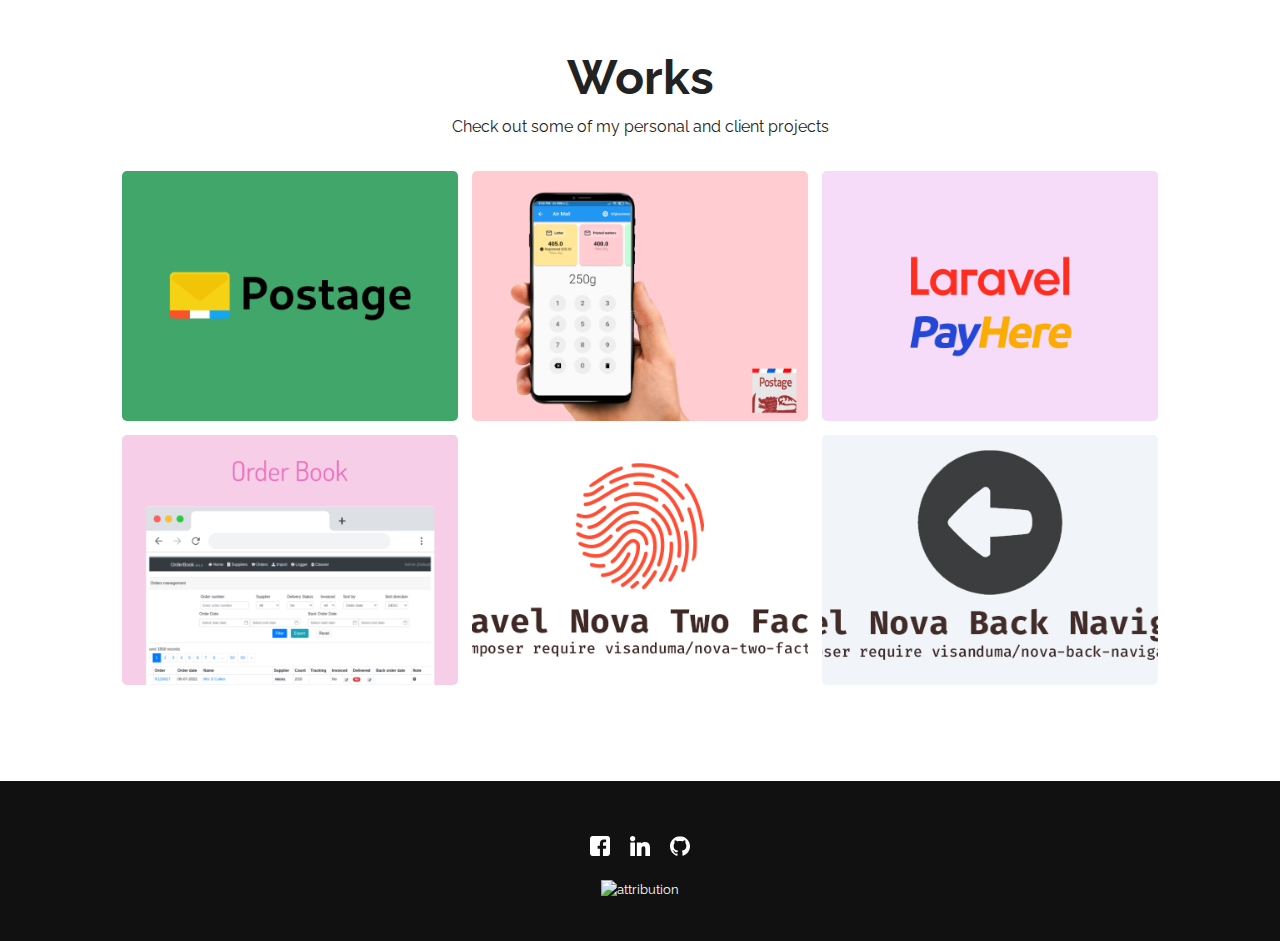
==== commit 57c6cc38: "Update index.html" ====
--- a/index.html
+++ b/index.html
@@ -222,6 +222,20 @@
 
               <div class="project-link">
                  <a href="https://github.com/Visanduma/nova-two-factor"><i class="fab fa-github"></i></a>
+              </div>
+           </div>
+        </div>
+       
+        <!-- Project 6 -->
+        <div href="" class="card">
+           <div class="project-info">
+              <div class="project-bio">
+                 <h3>Laravel Nova Back Navigation</h3>
+                 <p>Package for laravel nova</p>
+              </div>
+
+              <div class="project-link">
+                 <a href="https://github.com/Visanduma/nova-back-navigation"><i class="fab fa-github"></i></a>
               </div>
            </div>
         </div>
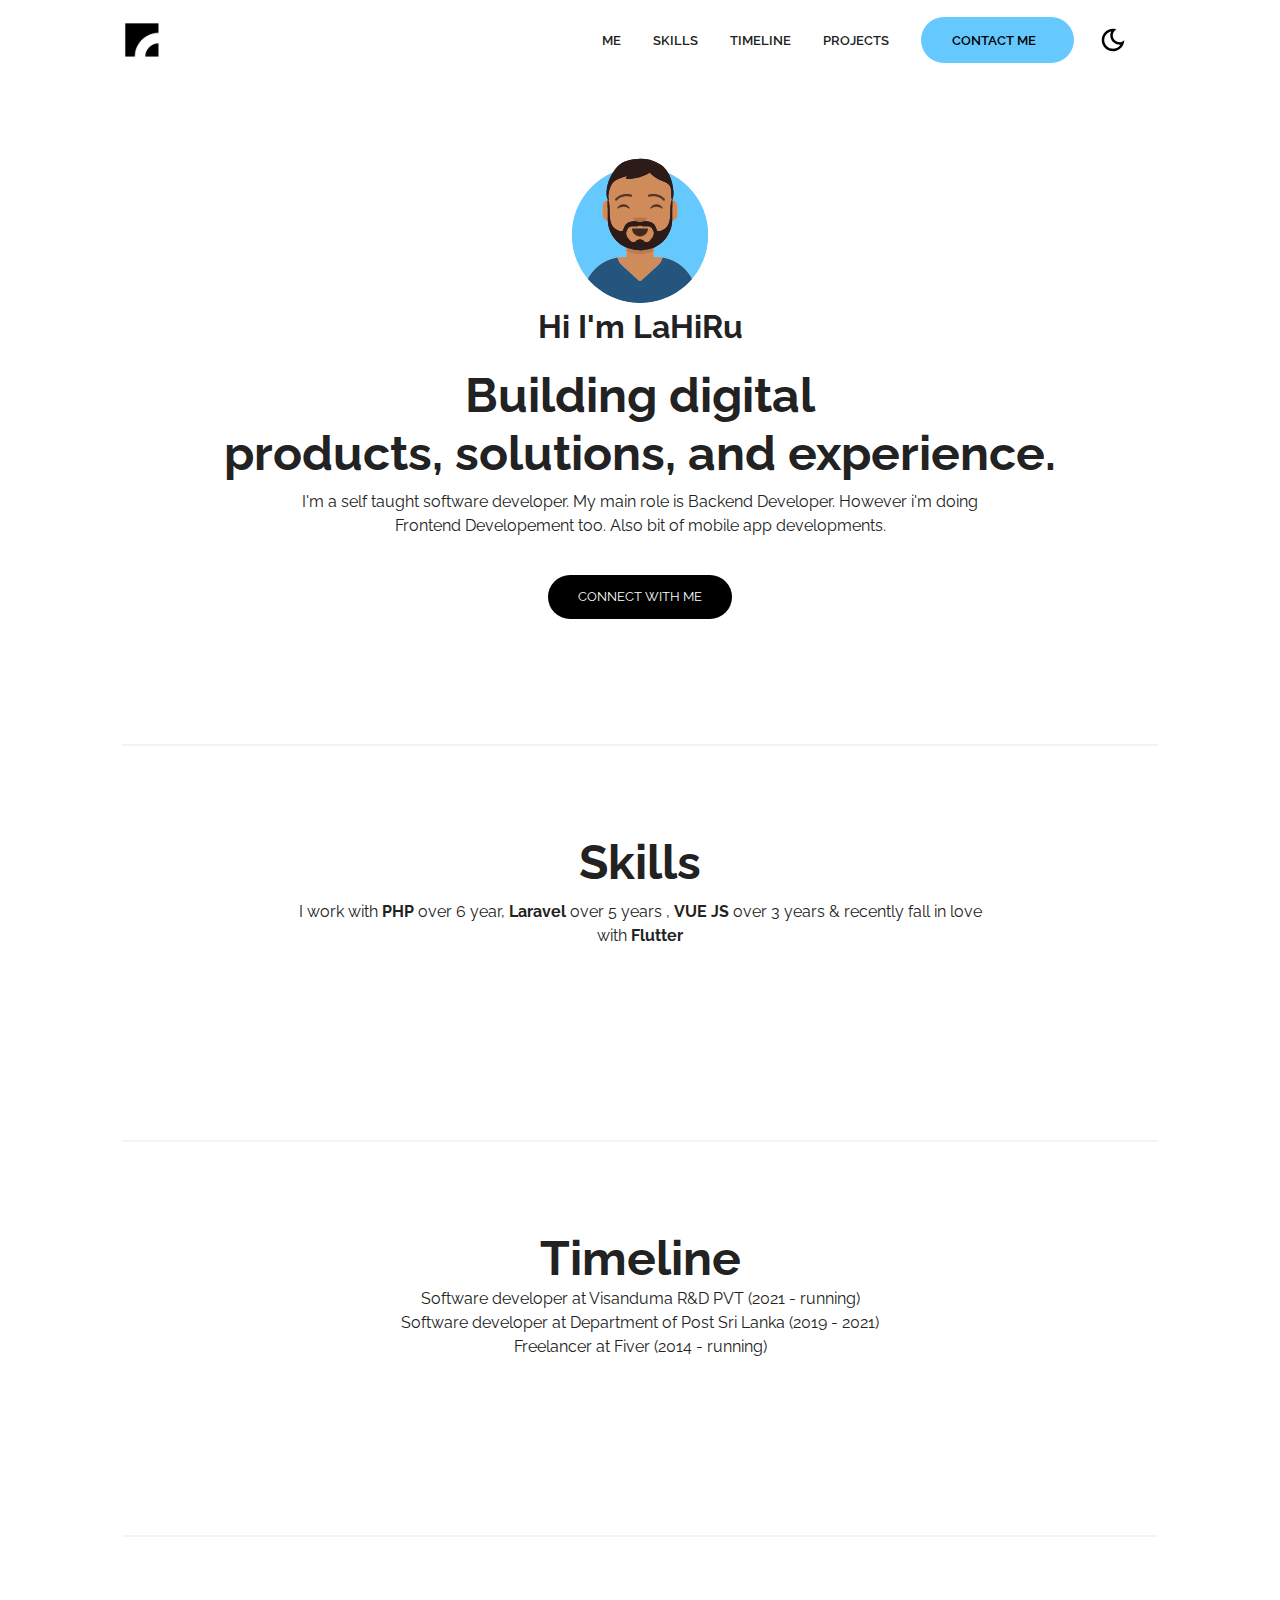
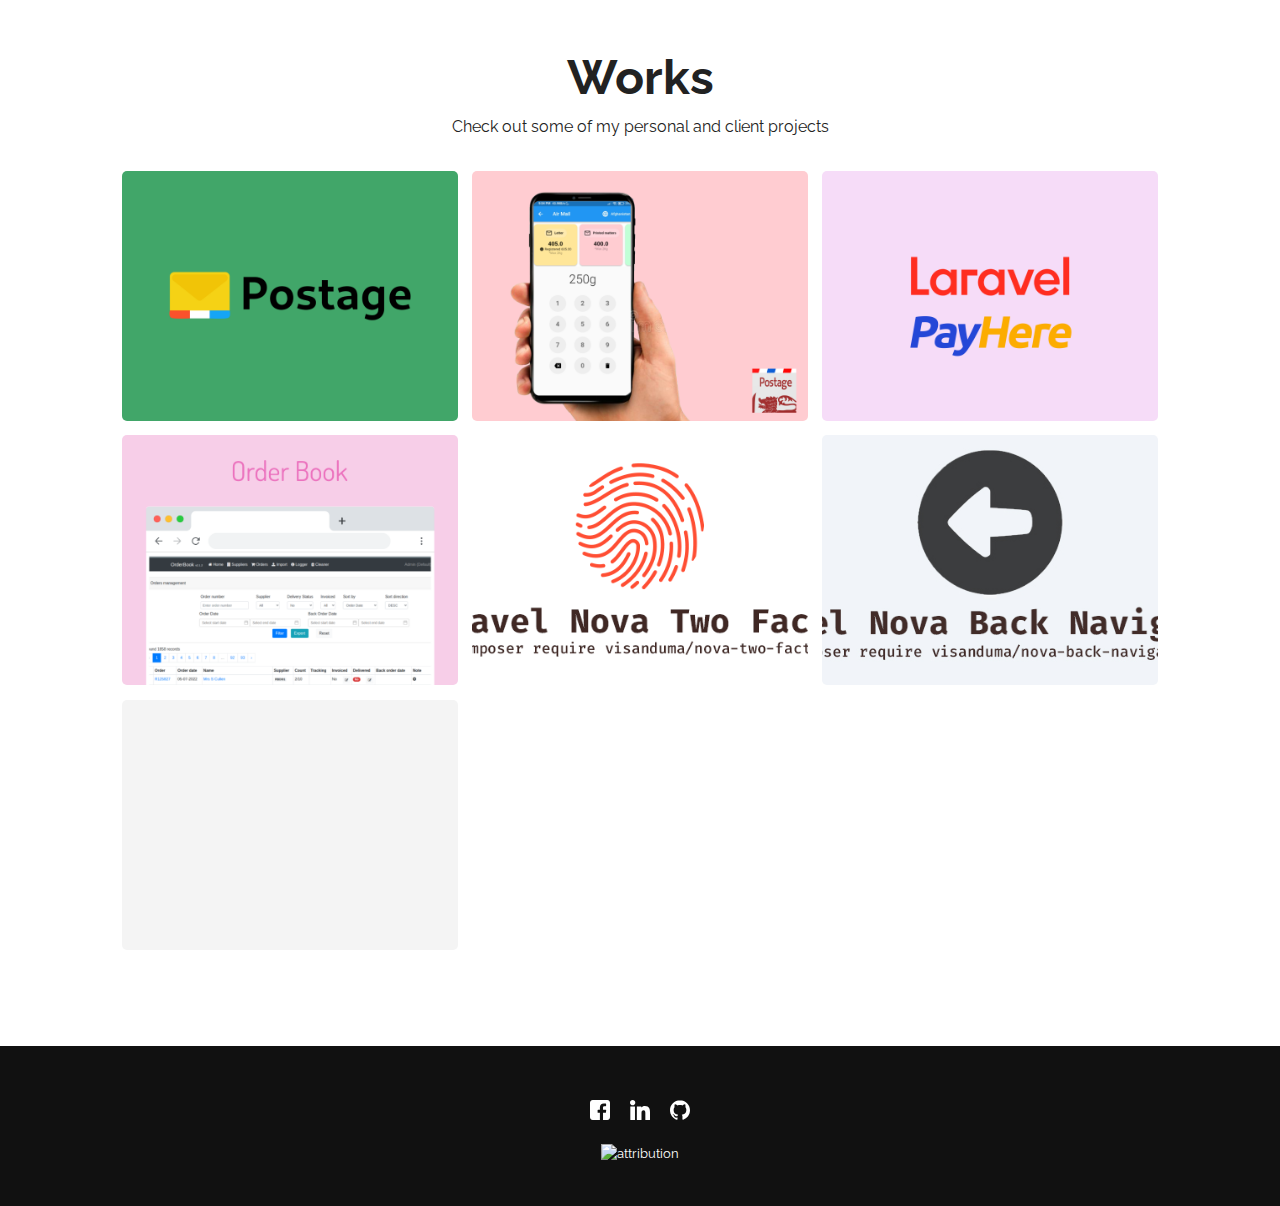
==== commit df4f244b: "Update index.html" ====
--- a/index.html
+++ b/index.html
@@ -236,6 +236,20 @@
 
               <div class="project-link">
                  <a href="https://github.com/Visanduma/nova-back-navigation"><i class="fab fa-github"></i></a>
+              </div>
+           </div>
+        </div>
+
+        <!-- Project 7 -->
+        <div href="" class="card">
+           <div class="project-info">
+              <div class="project-bio">
+                 <h3>Laravel Nova Lock screen</h3>
+                 <p>Package for laravel nova</p>
+              </div>
+
+              <div class="project-link">
+                 <a href="https://github.com/lahirulhr/nova-lock-screen"><i class="fab fa-github"></i></a>
               </div>
            </div>
         </div>
